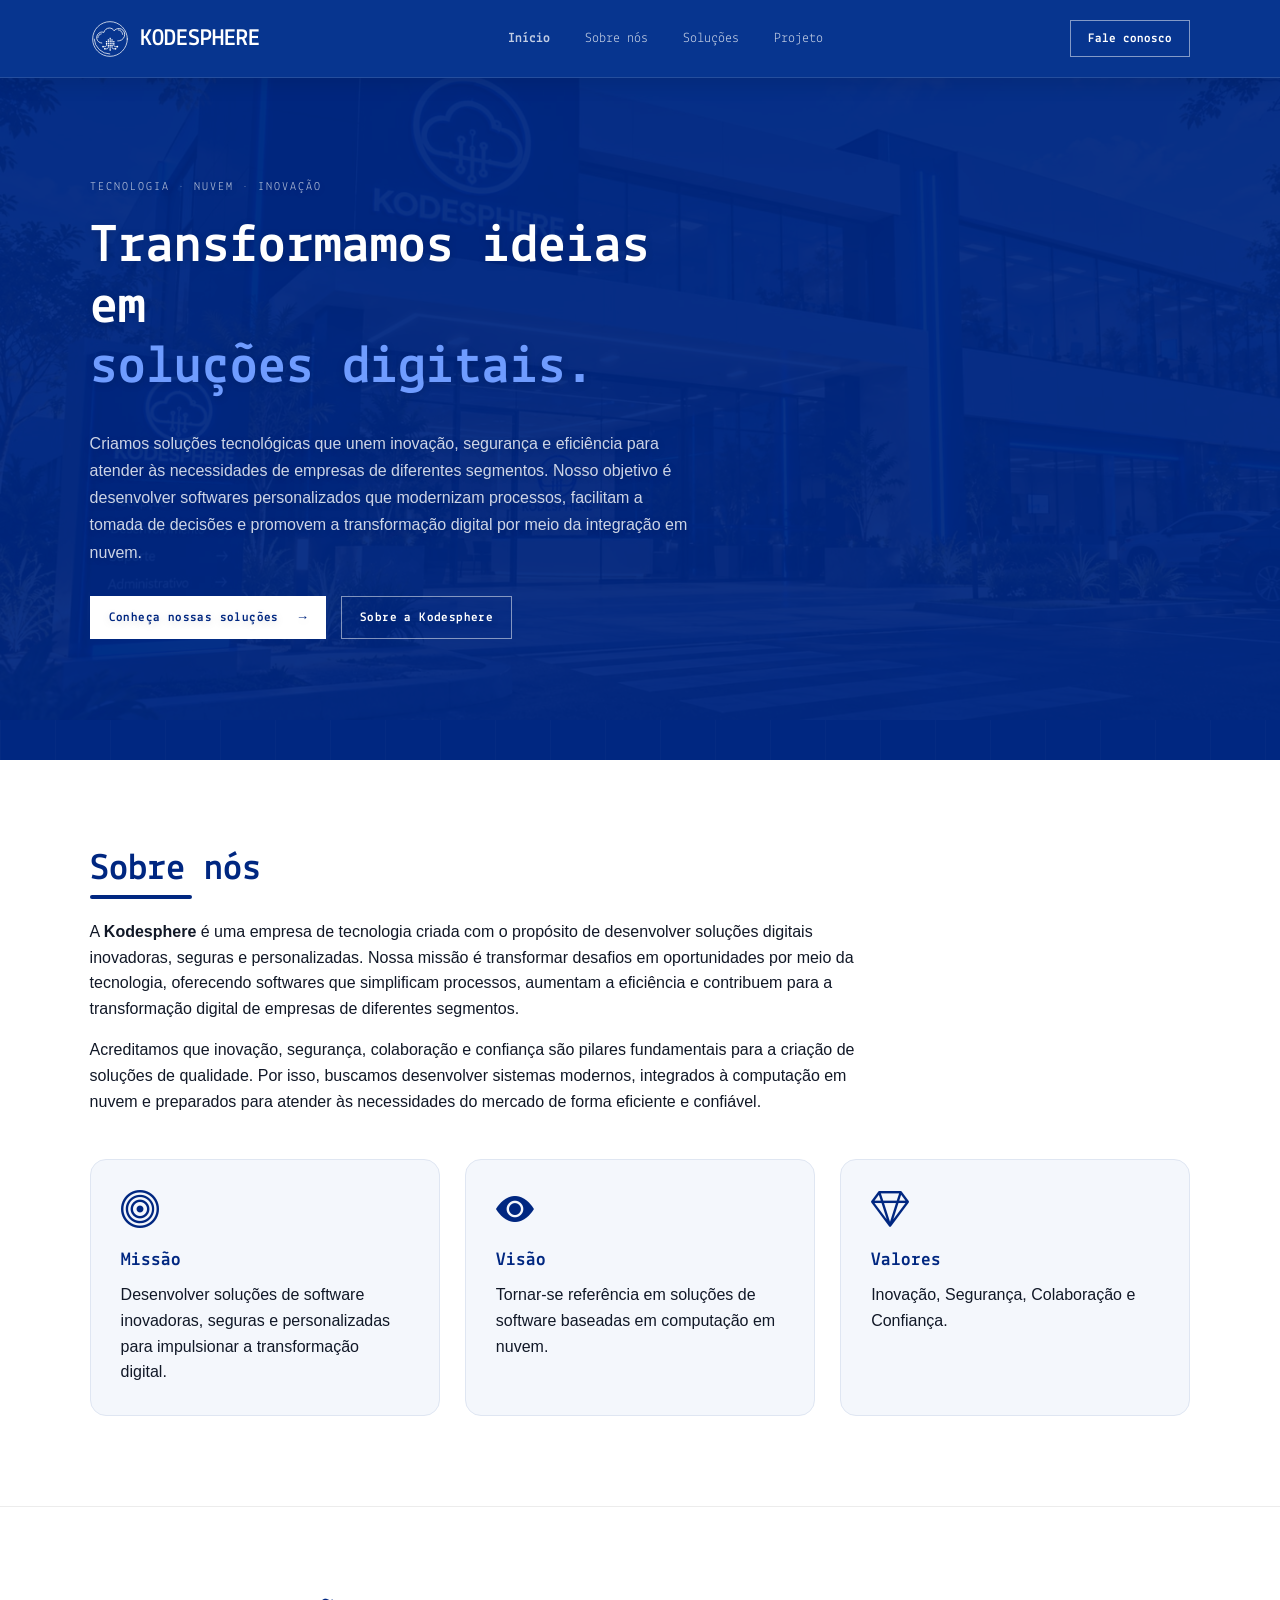
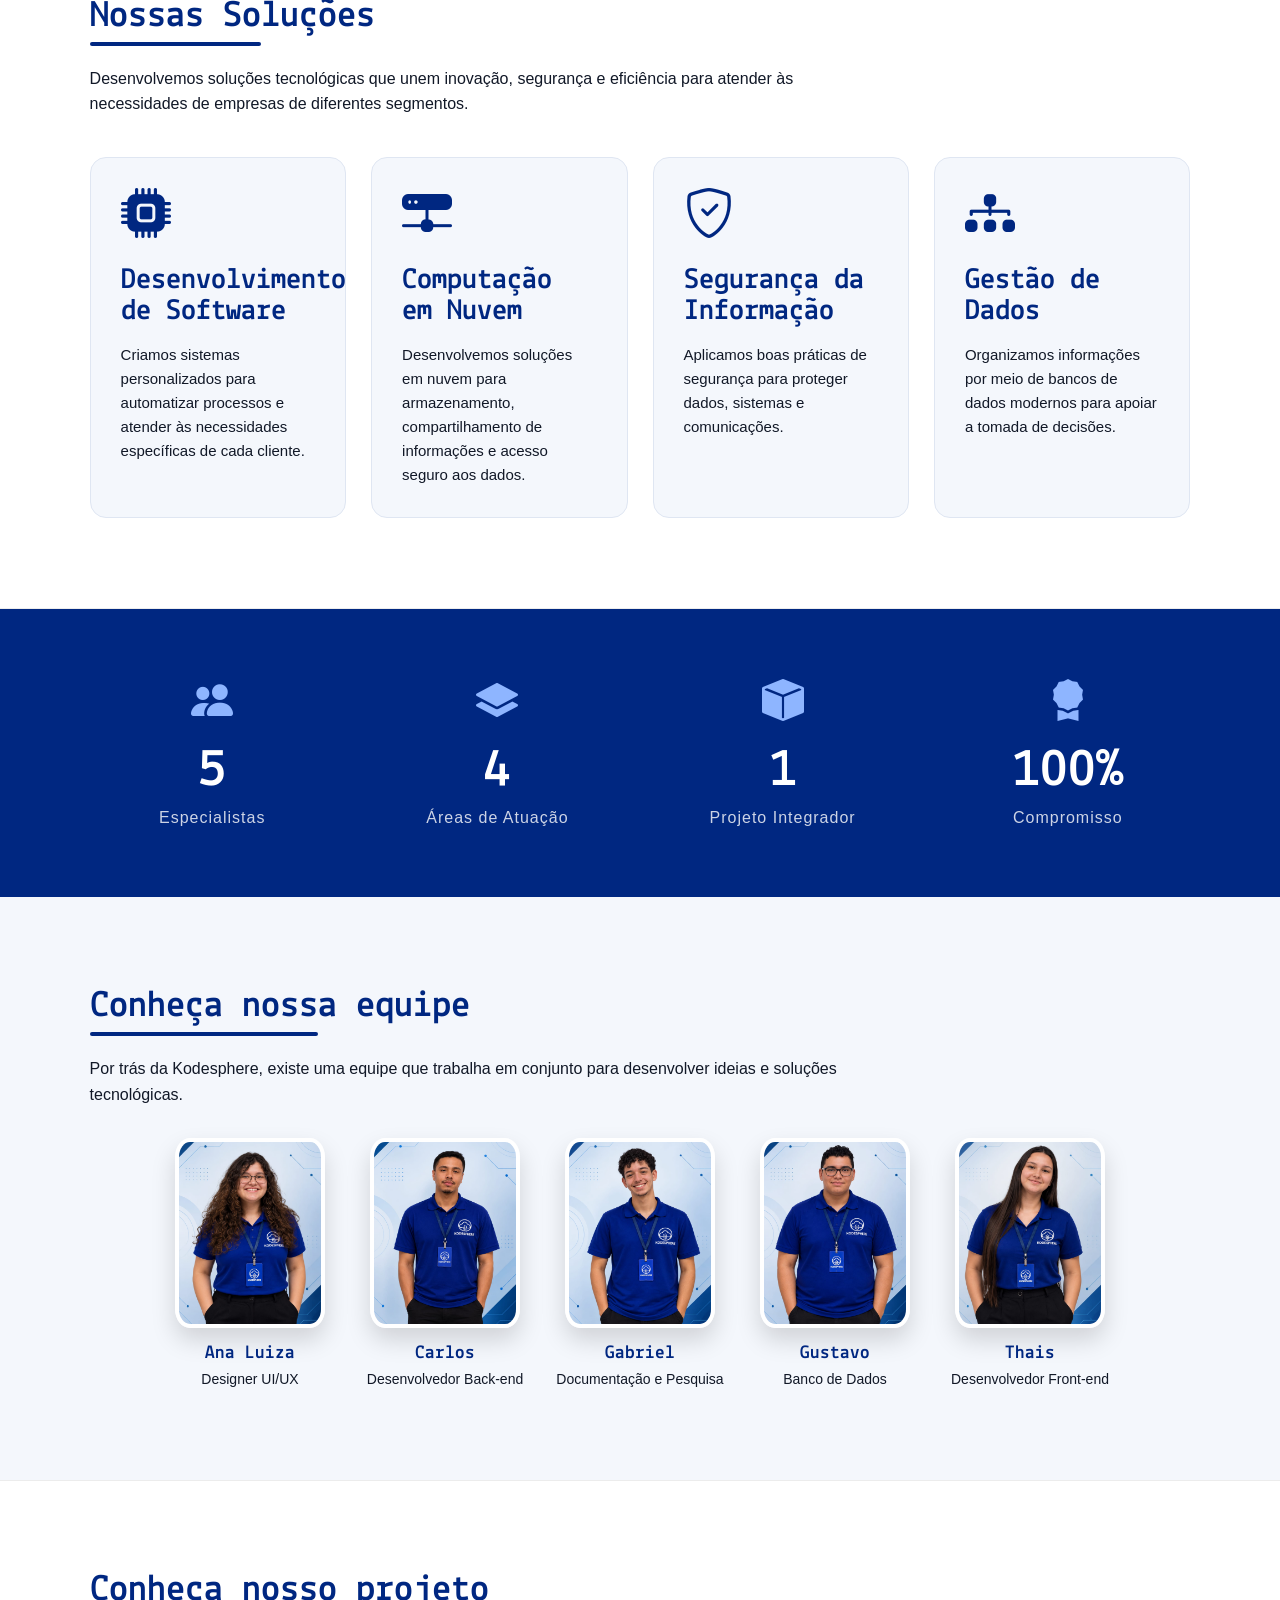
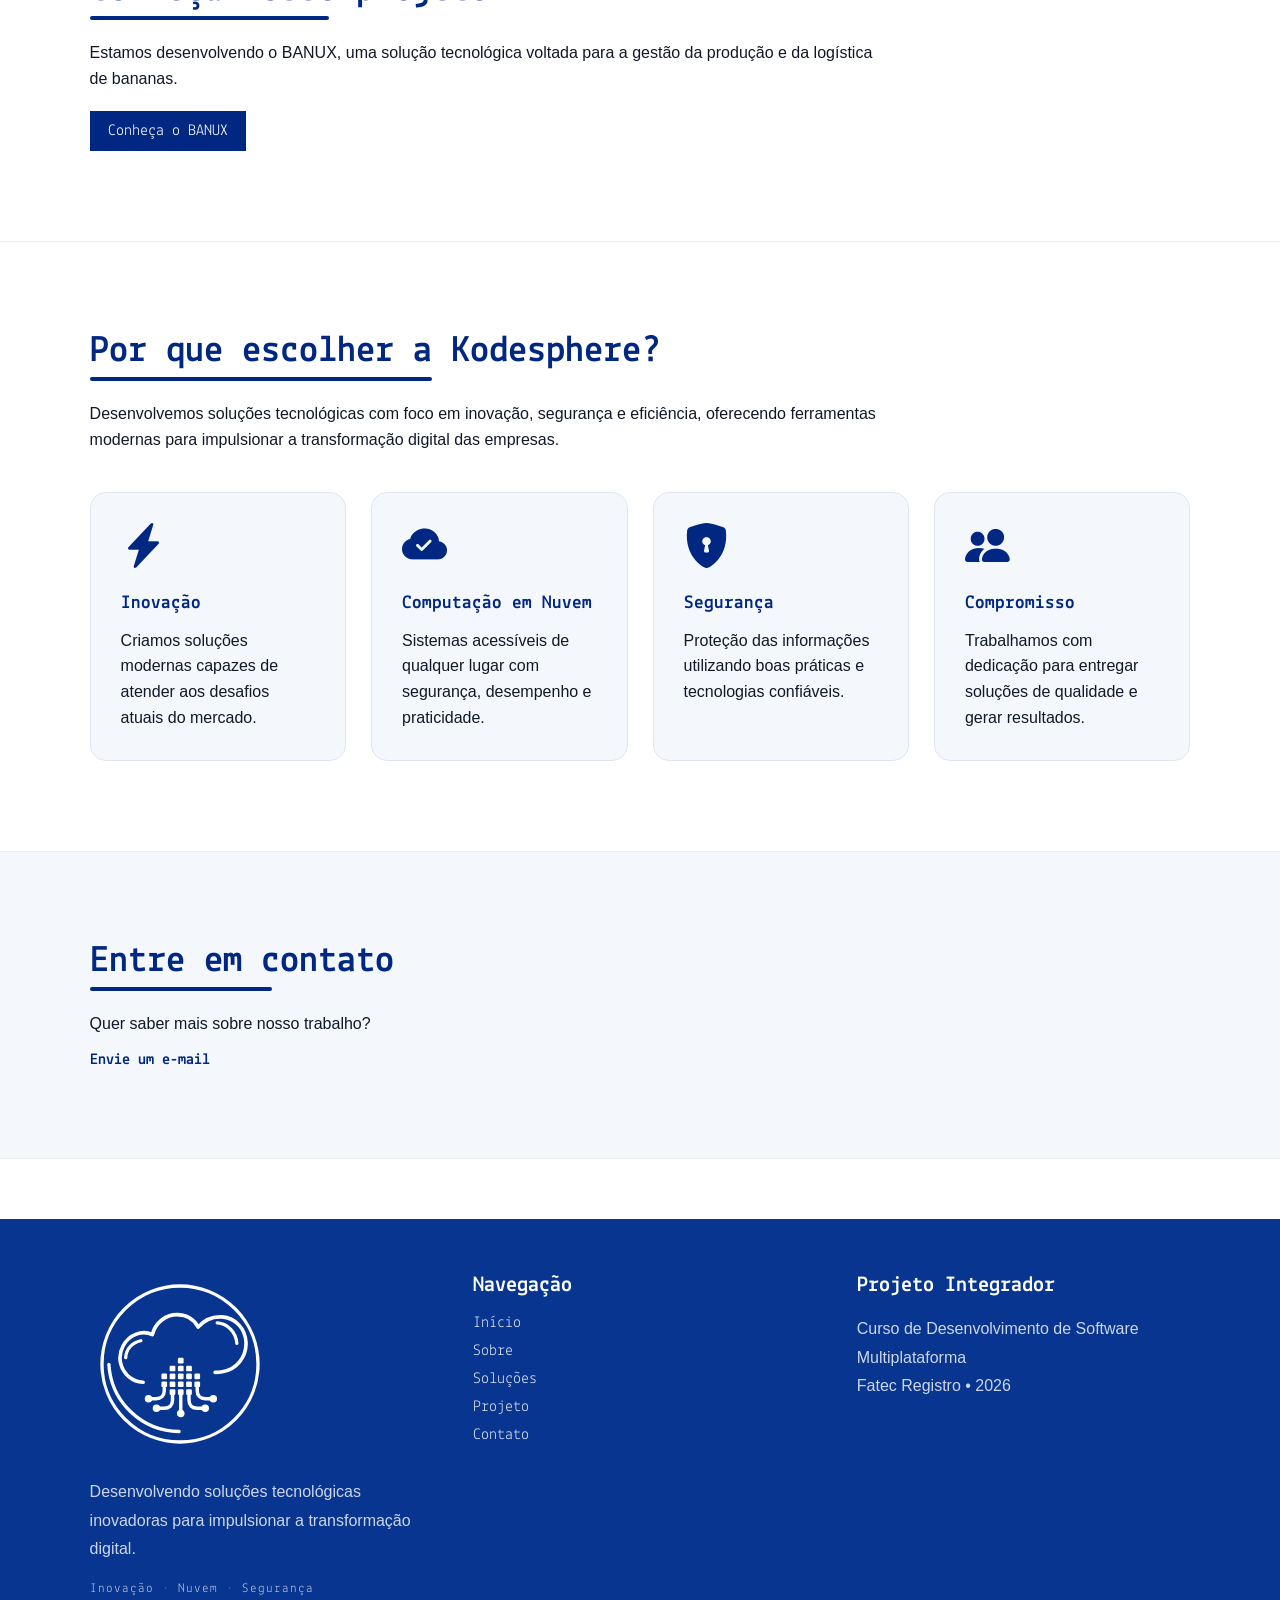
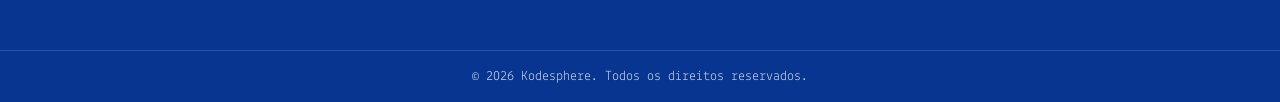
==== index.html @ 0ac43f82 "Hospedagem" ====
<!DOCTYPE html>
<html lang="pt-BR">

<head>
    <meta charset="UTF-8">
    <meta name="viewport" content="width=device-width, initial-scale=1.0">

    <title>Kodesphere | Soluções Digitais</title>

    <link rel="stylesheet" href="style.css">
    <link rel="stylesheet"
        href="https://cdn.jsdelivr.net/npm/bootstrap-icons@1.13.1/font/bootstrap-icons.min.css">
</head>

<body>

    <!-- menu -->

    <header class="header">

        <a href="#inicio" class="logo">
            <img src="./midias/logo_khodesphere_nitida.svg" alt=""> 
            <strong>KODESPHERE</strong>
        </a>

        <nav class="menu">
            <a href="#inicio">Início</a>
            <a href="#sobre">Sobre nós</a>
            <a href="#solucoes">Soluções</a>
            <a href="#banux">Projeto</a>
        </nav>

        <a href="#contato" class="botao-menu">
            <strong>Fale conosco</strong>
        </a>

    </header>

    <!-- inicio -->

    <main>
        <section id="inicio" class="inicio">
            <div class="grade">
                <img src="./midias/fachada-kodesphere.jpeg" alt="" class="img_fachada">
            </div>
            <div class="inicio-conteudo">
                <p class="subtitulo">
                    TECNOLOGIA • NUVEM • INOVAÇÃO
                </p>
                <h1>
                    Transformamos ideias em <br>
                    <span>soluções digitais.</span>
                </h1>
                <p class="descricao">
                    Criamos soluções tecnológicas que unem inovação, segurança e eficiência para atender às necessidades de empresas de diferentes segmentos. Nosso objetivo é desenvolver softwares personalizados que modernizam processos, facilitam a tomada de decisões e promovem a transformação digital por meio da integração em nuvem.
                </p>
                <div class="botoes">
                    <a href="#solucoes" class="botao principal">
                        Conheça nossas soluções
                        <span>→</span>
                    </a>
                    <a href="#sobre" class="botao secundario">
                        Sobre a Kodesphere
                    </a>
                </div>
    </div>
            


            <!-- card -->
<!-- 
            <div class="visual">

                <div class="circulo circulo-1"></div>
                <div class="circulo circulo-2"></div>

                <div class="card-codigo">

                    <div class="bolinhas">
                        <span></span>
                        <span></span>
                        <span></span>
                    </div>

                    <div class="linha linha-grande"></div>
                    <div class="linha linha-media"></div>
                    <div class="linha linha-pequena"></div>

                </div>

            </div> -->

        </section>

        <section id="sobre" class="secao">

            <h2>Sobre nós</h2>

            <p>
                A <strong>Kodesphere</strong> é uma empresa de tecnologia criada com o propósito de desenvolver soluções digitais inovadoras, seguras e personalizadas. Nossa missão é transformar desafios em oportunidades por meio da tecnologia, oferecendo softwares que simplificam processos, aumentam a eficiência e contribuem para a transformação digital de empresas de diferentes segmentos.
            </p>

            <br>

            <p>
                Acreditamos que inovação, segurança, colaboração e confiança são pilares fundamentais para a criação de soluções de qualidade. Por isso, buscamos desenvolver sistemas modernos, integrados à computação em nuvem e preparados para atender às necessidades do mercado de forma eficiente e confiável.
            </p>

            <div class="sobre-cards">

            <div class="sobre-card">

                <i class="bi bi-bullseye"></i>

                <h3>Missão</h3>

                <p>
                    Desenvolver soluções de software inovadoras, seguras e personalizadas para impulsionar a transformação digital.
                </p>

            </div>

            <div class="sobre-card">

                <i class="bi bi-eye-fill"></i>

                <h3>Visão</h3>

                <p>
            Tornar-se referência em soluções de software baseadas em computação em nuvem.
                </p>

            </div>

            <div class="sobre-card">

                <i class="bi bi-gem"></i>

                <h3>Valores</h3>

                <p>
                    Inovação, Segurança, Colaboração e Confiança.
                </p>

            </div>

        </div>

        </section>

        <section id="solucoes" class="secao solucoes">

            <h2>Nossas Soluções</h2>

            <p class="texto-solucoes">
                Desenvolvemos soluções tecnológicas que unem inovação, segurança e eficiência para atender às necessidades de empresas de diferentes segmentos.
            </p>

            <div class="cards-solucoes">

            <div class="card-solucao">
                <div class="icone">
                    <i class="bi bi-cpu-fill"></i>
                </div>
                    <h3>Desenvolvimento de Software</h3>

                <p>
                    Criamos sistemas personalizados para automatizar processos e atender às necessidades específicas de cada cliente.
                </p>
            </div>

            <div class="card-solucao">
                <div class="icone">
                    <i class="bi bi-hdd-network-fill"></i>
                </div>

                <h3>Computação em Nuvem</h3>

                <p>
                    Desenvolvemos soluções em nuvem para armazenamento, compartilhamento de informações e acesso seguro aos dados.
                </p>

            </div>

            <div class="card-solucao">

                <div class="icone">
                    <i class="bi bi-shield-check"></i>
                </div>

                    <h3>Segurança da Informação</h3>

                    <p>
                        Aplicamos boas práticas de segurança para proteger dados, sistemas e comunicações.
                    </p>

                </div>

                <div class="card-solucao">

                    <div class="icone">
                        <i class="bi bi-diagram-3-fill"></i>
                    </div>

                    <h3>Gestão de Dados</h3>

                    <p>
                    Organizamos informações por meio de bancos de dados modernos para apoiar a tomada de decisões.
                    </p>

                </div>

            </div>

        </section>

        <section class="estatisticas">

            <div class="item-estatistica">

                <i class="bi bi-people-fill"></i>

                <h2>5</h2>

                <p>Especialistas</p>

            </div>

            <div class="item-estatistica">

                 <i class="bi bi-layers-fill"></i>

                <h2>4</h2>

                <p>Áreas de Atuação</p>

            </div>

            <div class="item-estatistica">

                <i class="bi bi-box-fill"></i>
            
                <h2>1</h2>

                <p>Projeto Integrador</p>

            </div>

            <div class="item-estatistica">

                <i class="bi bi-award-fill"></i>

                <h2>100%</h2>

                <p>Compromisso</p>

            </div>

        </section>

        <section id="equipe" class="secao equipe">
            <h2>Conheça nossa equipe</h2>

            <p class="texto-equipe">
                Por trás da Kodesphere, existe uma equipe
                que trabalha em conjunto para desenvolver
                ideias e soluções tecnológicas.
            </p>

            <div class="fotos-equipe">

                <div class="integrante">
                    <img src="./midias/ana-foto.jpeg" alt="Foto de Ana">
                    <h3>Ana Luiza</h3>
                    <p>Designer UI/UX</p>
                </div>

                <div class="integrante">
                    <img src="./midias/carlos-foto.jpeg" alt="Foto de Carlos">
                    <h3>Carlos</h3>
                    <p>Desenvolvedor Back-end</p>
                </div>

                <div class="integrante">
                    <img src="./midias/gabriel-foto.jpeg" alt="Foto de Gabriel">
                    <h3>Gabriel</h3>
                    <p>Documentação e Pesquisa</p>
                </div>

                <div class="integrante">
                    <img src="./midias/gustavo-foto.jpeg" alt="Foto de Gustavo">
                    <h3>Gustavo</h3>
                    <p>Banco de Dados</p>
                </div>

                <div class="integrante">
                    <img src="./midias/thais-foto.jpeg" alt="Foto de Thais">
                    <h3>Thais</h3>
                    <p>Desenvolvedor Front-end</p>
                </div>

            </div>
        </section>

        <section id="banux" class="secao projeto">
            <h2>Conheça nosso projeto</h2>

            <p>
                Estamos desenvolvendo o BANUX, uma solução
                tecnológica voltada para a gestão da produção
                e da logística de bananas.
            </p>

            <a href="https://aninhaiou.github.io/landing-page-banux/" class="botao-projeto">
                Conheça o BANUX
            </a>
        </section>

        <section class="secao diferenciais">

            <h2>Por que escolher a Kodesphere?</h2>

            <p class="texto-diferenciais">
                Desenvolvemos soluções tecnológicas com foco em inovação, segurança e eficiência, oferecendo ferramentas modernas para impulsionar a transformação digital das empresas.
            </p>

            <div class="cards-diferenciais">

                <div class="card-diferencial">

                    <i class="bi bi-lightning-charge-fill"></i>

                    <h3>Inovação</h3>

                    <p>
                Criamos soluções modernas capazes de atender aos desafios atuais do mercado.
                    </p>

                </div>

                <div class="card-diferencial">

                    <i class="bi bi-cloud-check-fill"></i>

                    <h3>Computação em Nuvem</h3>

                    <p>
                        Sistemas acessíveis de qualquer lugar com segurança, desempenho e praticidade.
                    </p>

                </div>

                <div class="card-diferencial">

                    <i class="bi bi-shield-lock-fill"></i>

                    <h3>Segurança</h3>

                    <p>
                        Proteção das informações utilizando boas práticas e tecnologias confiáveis.
                    </p>

                </div>

                <div class="card-diferencial">

                    <i class="bi bi-people-fill"></i>

                    <h3>Compromisso</h3>

                    <p>
                        Trabalhamos com dedicação para entregar soluções de qualidade e gerar resultados.
                    </p>

                </div>

            </div>

        </section>

        <section id="contato" class="secao contato">
            <h2>Entre em contato</h2>

            <p>Quer saber mais sobre nosso trabalho?</p>

            <a href="mailto:contato@kodesphere.com">
                Envie um e-mail
            </a>
        </section>
    </main>

    <footer class="footer">

        <div class="footer-container">

            <div class="footer-coluna">

                <img src="./midias/logo_khodesphere_nitida.svg"
                    alt="Logo Kodesphere"
                    class="footer-logo">    

                <p>
                    Desenvolvendo soluções tecnológicas inovadoras para impulsionar a transformação digital.
                </p>

                <small>
                    Inovação • Nuvem • Segurança
                </small>

            </div>

        <div class="footer-coluna">

                <h3>Navegação</h3>

                <a href="#inicio">Início</a>
                <a href="#sobre">Sobre</a>
                <a href="#solucoes">Soluções</a>
                <a href="#banux">Projeto</a>
                <a href="#contato">Contato</a>

            </div>

            <div class="footer-coluna">

                <h3>Projeto Integrador</h3>

                <p>
                    Curso de Desenvolvimento de Software Multiplataforma
                </p>

                <p>
                    Fatec Registro • 2026
                </p>

            </div>

        </div>

        <div class="footer-bottom">

            © 2026 Kodesphere. Todos os direitos reservados.

        </div>

    </footer>

</body>

</html>
---- style.css ----
@import url('https://fonts.googleapis.com/css2?family=Lekton:wght@400;700&display=swap');

:root {
    --azul: #002781;
    --azul-escuro: #00154d;
    --branco: #ffffff;
    --cinza-claro: #f4f7fc;
    --cinza: #65718a;
    --texto: #111827;
    --linha: #dfe6f2;
}

* {
    margin: 0;
    padding: 0;
    box-sizing: border-box;
}

html {
    scroll-behavior: smooth;
}

body {
    font-family: 'Lekton', 'Courier New', monospace;
    color: var(--texto);
    background: var(--branco);
}

a {
    text-decoration: none;
    color: inherit;
}

/* cabeçalho */

.header {
    height: 78px;
    padding: 0 7%;
    display: flex;
    align-items: center;
    justify-content: space-between;
    background-color: #07358f;
    position: absolute;
    top: 0;
    left: 0;
    right: 0;
    z-index: 100;
    color: white;
    border-bottom: 1px solid
      rgba(255, 255, 255, 0.12);
    box-shadow:0 6px 18px rgba(0,0,0,.10);
    position: fixed;
    top: 0;
    left: 0;
    width: 100%;
    z-index: 1000;
}

.logo-container {
  display: flex;
  justify-content: center; 
  align-items: center; 
  height: 60px; 
  background-color: #003366; 
}

.logo {
  display: flex;
  align-items: center;
  gap: 10px; /* espaço entre o logo e a palavra */
}

.logo img {
  height: 40px; /* altura da logo, ajuste conforme necessário */
}

.logo img{

    transition:.35s;

}

.logo:hover img{

    transform:scale(1.08);

}

.logo strong {
  color: white;
  font-weight: bold;
  font-size: 24px; /* ajuste para o tamanho desejado */
  line-height: 1;
}

.menu {
    display: flex;
    gap: 35px;
    font-size: 14px;
}

.menu a {
    opacity: 0.75;
    transition: 0.3s;
}

.menu a{

    position:relative;

}

.menu a::after{

    content:"";

    position:absolute;

    left:0;
    bottom:-5px;

    width:0;

    height:2px;

    background:white;

    transition:.35s;

}

.menu a:hover::after{

    width:100%;

}

.menu a:hover {
    opacity: 1;
}

.botao-menu {
    padding: 11px 17px;
    border: 1px solid
    rgba(255, 255, 255, 0.5);
    font-size: 13px;
    transition: 0.3s;
}

.botao-menu:hover {
    background: white;
    color: #07358f;
}

/* inicio */

.inicio {
    min-height: 760px;
    padding: 160px 7% 100px;
    display: grid;
    grid-template-columns:
        1.1fr 0.9fr;
    align-items: center;
    position: relative;
    overflow: hidden;
    background: var(--azul);
    color: white;
}


.grade {
    position: absolute;
    inset: 0;
    opacity: 0.05;
    background-image:
        linear-gradient(
            rgba(255,255,255,0.4) 1px,
            transparent 1px
        ),
        linear-gradient(
            90deg,
            rgba(255,255,255,0.4) 1px,
            transparent 1px
        );
    background-size: 55px 55px;
}

.img_fachada {
     background-size: cover;
    background-position: center;
    background-repeat: no-repeat;
    width: 100%;
    min-height: 665px;
}

/* conteudo */

.inicio-conteudo {
    position: relative;
    z-index: 2;
    text-shadow: 0 2px 8px rgba(0,0,0,.15);
}

.subtitulo {
    font-size: 12px;
    letter-spacing: 2px;
    margin-bottom: 25px;
    opacity: 0.7;
}

.inicio h1 {
    font-size: 55px;
    line-height: 1.1;
}

.inicio h1 span {
    color: #6f9cff;
}

.descricao {
    max-width: 620px;
    margin: 30px 0;
    font-family: Arial, sans-serif;
    line-height: 1.7;
    opacity: 0.8;
}

/* botoes */

.botoes {
    display: flex;
    gap: 15px;
    flex-wrap: wrap;
}

.botao {
    display: inline-flex;
    align-items: center;
    gap: 20px;
    padding: 13px 18px;
    border: 1px solid
    rgba(255,255,255,0.5);
    font-size: 13px;
    transition: 0.3s;
    font-weight:600;
    letter-spacing:.4px;
}

.botao.principal {
    background: white;
    color: var(--azul);
    border-color: white;
    font-weight: bold;
}

.botao:hover{

    transform:
    translateY(-4px);
    transition:
        .35s;
}

.botao.principal:hover{

    box-shadow:
        0 12px 25px rgba(255,255,255,.35);

}

.botao.secundario:hover{

    border-color:white;

}

.botao.secundario:hover {
    background: rgba(255,255,255,0.1);
}

.visual {
    height: 420px;
    display: grid;
    place-items: center;
    position: relative;
}

.circulo {
    position: absolute;
    border: 1px solid
    rgba(255,255,255,0.2);
    border-radius: 50%;
}

.circulo-1 {
    width: 390px;
    height: 390px;
}

.circulo-2 {
    width: 510px;
    height: 510px;
}

/* card código */

.card-codigo {
    width: 360px;
    padding: 28px;
    background:
    rgba(0,21,77,0.85);
    border: 1px solid
    rgba(255,255,255,0.2);
    backdrop-filter: blur(10px);
    box-shadow:
        20px 25px 60px
        rgba(0,0,0,0.25);
    position: relative;
    z-index: 3;
}

.bolinhas {
    display: flex;
    gap: 6px;
    margin-bottom: 45px;
}

.bolinhas span {
    width: 7px;
    height: 7px;
    border-radius: 50%;
    background: white;
    opacity: 0.5;
}

.card-codigo p {
    font-size: 24px;
}

.card-codigo small {
    opacity: 0.5;
}

.linha {
    height: 5px;
    background: #3d6ed1;
    margin-top: 28px;
    opacity: 0.7;
}

.linha-grande {
    width: 85%;
}

.linha-media {
    width: 60%;
}

.linha-pequena {
    width: 35%;
}


/* SEÇÕES */

.secao{

    padding:90px 7%;
    border-bottom:1px solid #ececec;
    animation:fadeUp .8s ease;

}

@keyframes fadeUp{

    from{

        opacity:0;

        transform:translateY(30px);

    }

    to{

        opacity:1;

        transform:translateY(0);

    }

}

.secao h2 {
    color: #002781;
    font-size: 38px;
    margin-bottom: 20px;

    position:relative;

    display:inline-block;

    padding-bottom:10px;

}

.secao h2::after{

    content:"";

    position:absolute;

    left:0;
    bottom:0;

    width:60%;

    height:4px;

    background:#002781;

    border-radius:10px;

}

.secao p {
    font-family: Arial, sans-serif;
    line-height: 1.6;
    max-width: 800px;
}


/* EQUIPE */

.equipe {
    background-color: #f4f7fc;
}

.texto-equipe {
    margin-bottom: 30px;
}

.fotos-equipe {
    display: flex;
    flex-wrap: wrap;
    gap: 25px;
    margin-top: 30px;
    justify-content: center;
}

.integrante {
    width: 170px;
    text-align: center;
}

.integrante img{

    width:150px;
    height:190px;

    object-fit:cover;

    border-radius:10%;

    transition:.35s;

    border:4px solid white;

    box-shadow:0 12px 25px rgba(0,0,0,.15);
}

.integrante:hover img{

    transform:scale(1.05);

    box-shadow:
        0 15px 30px rgba(0,0,0,.18);

}

.integrante h3 {
    margin-top: 12px;
    color: #002781;
}

.integrante p {
    margin-top: 5px;
    font-size: 14px;
}


/* PROJETO */

.projeto {
    background-color: #fff;
}

.botao-projeto {
    display: inline-block;
    margin-top: 20px;
    padding: 12px 18px;
    background-color: #002781;
    color: white;
    text-decoration: none;
}

.botao-projeto{

    transition:.35s;

}

.botao-projeto:hover{

    transform:translateY(-4px);

    box-shadow:
        0 12px 30px rgba(0,39,129,.3);

}

.botao-projeto:hover {
    background-color: #21499b;
}

/* SOLUÇÕES */

.solucoes{
    background:#ffffff;
}

.texto-solucoes{
    margin-bottom:40px;
}

.cards-solucoes{
    display:grid;
    grid-template-columns:repeat(auto-fit,minmax(240px,1fr));
    gap:25px;
    margin-top:30px;
}

.card-solucao{

    background:#f4f7fc;
    border:1px solid #dfe6f2;
    border-radius:16px;
    padding:30px;

    transition:
        transform .35s ease,
        box-shadow .35s ease,
        border-color .35s ease;

}

.card-solucao:hover{

    transform:translateY(-10px);

    box-shadow:
        0 20px 35px rgba(0,0,0,.12);

    border-color:#4d79ff;

}

.icone{

    font-size:50px;

    color:#002781;

    margin-bottom:20px;

    transition:.35s;

}

.card-solucao:hover .icone{

    transform:scale(1.15);

    color:#4d79ff;

}

.card-solucao h3{
    color:#002781;
    margin-bottom:16px;
    font-size:30px;
}

.card-solucao p{
    line-height:1.6;
    font-size:15px;
}

/* CONTATO */

.contato {
    background-color: #f4f7fc;
}

.contato a {
    display: inline-block;
    margin-top: 15px;
    color: #002781;
    font-weight: bold;
}

/*  FOOTER  */

.footer{

    background:#07358f;
    color:white;
    margin-top:60px;

}

.footer-container{

    width:86%;
    margin:auto;

    padding:55px 0;

    display:grid;

    grid-template-columns:repeat(auto-fit,minmax(240px,1fr));

    gap:50px;

}

.footer-coluna h3{

    margin-bottom:18px;

    font-size:22px;

}

.footer-logo{

    width:180px;
    margin-bottom:20px;

}

.footer-coluna small{

    display:block;
    margin-top:18px;
    color:rgba(255,255,255,.7);
    letter-spacing:1px;

}

.footer-coluna p{

    line-height:1.8;

    color:rgba(255,255,255,.8);

    font-family:Arial, sans-serif;

}

.footer-coluna a{

    display:block;

    margin-bottom:12px;

    color:rgba(255,255,255,.85);

    transition:.3s;

}

.footer-coluna a:hover{

    color:white;

    padding-left:8px;

}

.footer-bottom{

    text-align:center;

    border-top:1px solid rgba(255,255,255,.15);

    padding:18px;

    font-size:14px;

    color:rgba(255,255,255,.75);

}

/* MENU ATIVO COM CSS */

.menu a {
    font-weight: normal;
}

body:not(:has(main section:target))
.menu a[href="#inicio"],
body:has(#inicio:target)
.menu a[href="#inicio"],
body:has(#sobre:target)
.menu a[href="#sobre"],
body:has(#solucoes:target)
.menu a[href="#solucoes"],
body:has(#valores:target)
.menu a[href="#valores"] {
    font-weight: bold;
}


/* TELAS MENORES */

@media (max-width: 700px) {
    .fotos-equipe {
        justify-content: center;
    }

    .integrante {
        width: 140px;
    }

    .integrante img {
        width: 120px;
        height: 120px;
    }

    .secao h2 {
        font-size: 28px;
    }
}

/* ESTATÍSTICAS */

.estatisticas{

    background:#002781;

    color:white;

    padding:70px 7%;

    display:grid;

    grid-template-columns:repeat(auto-fit,minmax(180px,1fr));

    gap:40px;

    text-align:center;

}

.item-estatistica{

    transition:.35s;

}

.item-estatistica:hover{

    transform:translateY(-8px);

}

.item-estatistica h2{

    font-size:55px;

    margin-bottom:10px;

    color:white;

}

.item-estatistica p{

    font-family:Arial,sans-serif;

    opacity:.8;

    letter-spacing:1px;

}

.item-estatistica i{

    display:block;

    font-size:42px;

    color:#8eb5ff;

    margin-bottom:18px;

}

/* SOBRE */

.sobre-cards{

    display:grid;

    grid-template-columns:repeat(auto-fit,minmax(260px,1fr));

    gap:25px;

    margin-top:45px;

}

.sobre-card{

    background:#f4f7fc;

    border:1px solid #dfe6f2;

    border-radius:16px;

    padding:30px;

    transition:.35s;

}

.sobre-card:hover{

    transform:translateY(-8px);

    box-shadow:0 15px 30px rgba(0,0,0,.08);

}

.sobre-card i{

    font-size:38px;

    color:#002781;

    margin-bottom:18px;

    display:block;

}

.sobre-card h3{

    margin-bottom:12px;

    color:#002781;

}

/* DIFERENCIAIS */

.diferenciais{

    background:#ffffff;

}

.texto-diferenciais{

    margin-bottom:40px;

}

.cards-diferenciais{

    display:grid;

    grid-template-columns:repeat(auto-fit,minmax(250px,1fr));

    gap:25px;

    margin-top:35px;

}

.card-diferencial{

    background:var(--cinza-claro);

    border:1px solid var(--linha);

    border-radius:16px;

    padding:30px;

    transition:.35s;

}

.card-diferencial:hover{

    transform:translateY(-8px);

    box-shadow:0 18px 35px rgba(0,0,0,.10);

    border-color:#4d79ff;

}

.card-diferencial i{

    font-size:45px;

    color:var(--azul);

    margin-bottom:20px;

    display:block;

    transition:.35s;

}

.card-diferencial:hover i{

    transform:scale(1.15);

    color:#4d79ff;

}

.card-diferencial h3{

    margin-bottom:15px;

    color:var(--azul);

}

.card-diferencial p{

    line-height:1.6;

}

.solucoes {
    scroll-margin-top: 190px;    
}

.sobre {
    scroll-margin-top: 250px;
}

.projeto {
    scroll-margin-top: 160px;
}


@media (max-width: 768px) {
    .header {
        height: auto;
        flex-direction: column;
        justify-content: center;    
        gap: 10px;                  
        padding: 12px 10px;
    }

    .menu {
        display: flex;
        flex-direction: row;
        flex-wrap: wrap;
        justify-content: center;
        align-items: center;
        gap: 12px;
        width: 100%;
    }

    .botao-menu {
        padding: 5px 10px;
        font-size: 12px;
        margin: 0;
    }

    .inicio {
        padding-top: 180px !important;
    }

    .sobre {
    scroll-margin-top: 300px;
    }

    .solucoes {
    scroll-margin-top: 160px;    
    }

    .contato {
        scroll-margin-top: 110px;
    }

    .fotos-equipe {
        display: flex;
        flex-wrap: wrap;
        justify-content: center;        
        gap: 15px;                      
        width: 100%;                    
        padding: 0 10px;                     
        margin-top: 25px;
    }

    .integrante {
        width: calc(50% - 8px);         
        text-align: center;
    }

    .integrante img {
        width: 100%;                    
        height: auto;                   
        object-fit: contain;            
        border-radius: 10%;
    }
}
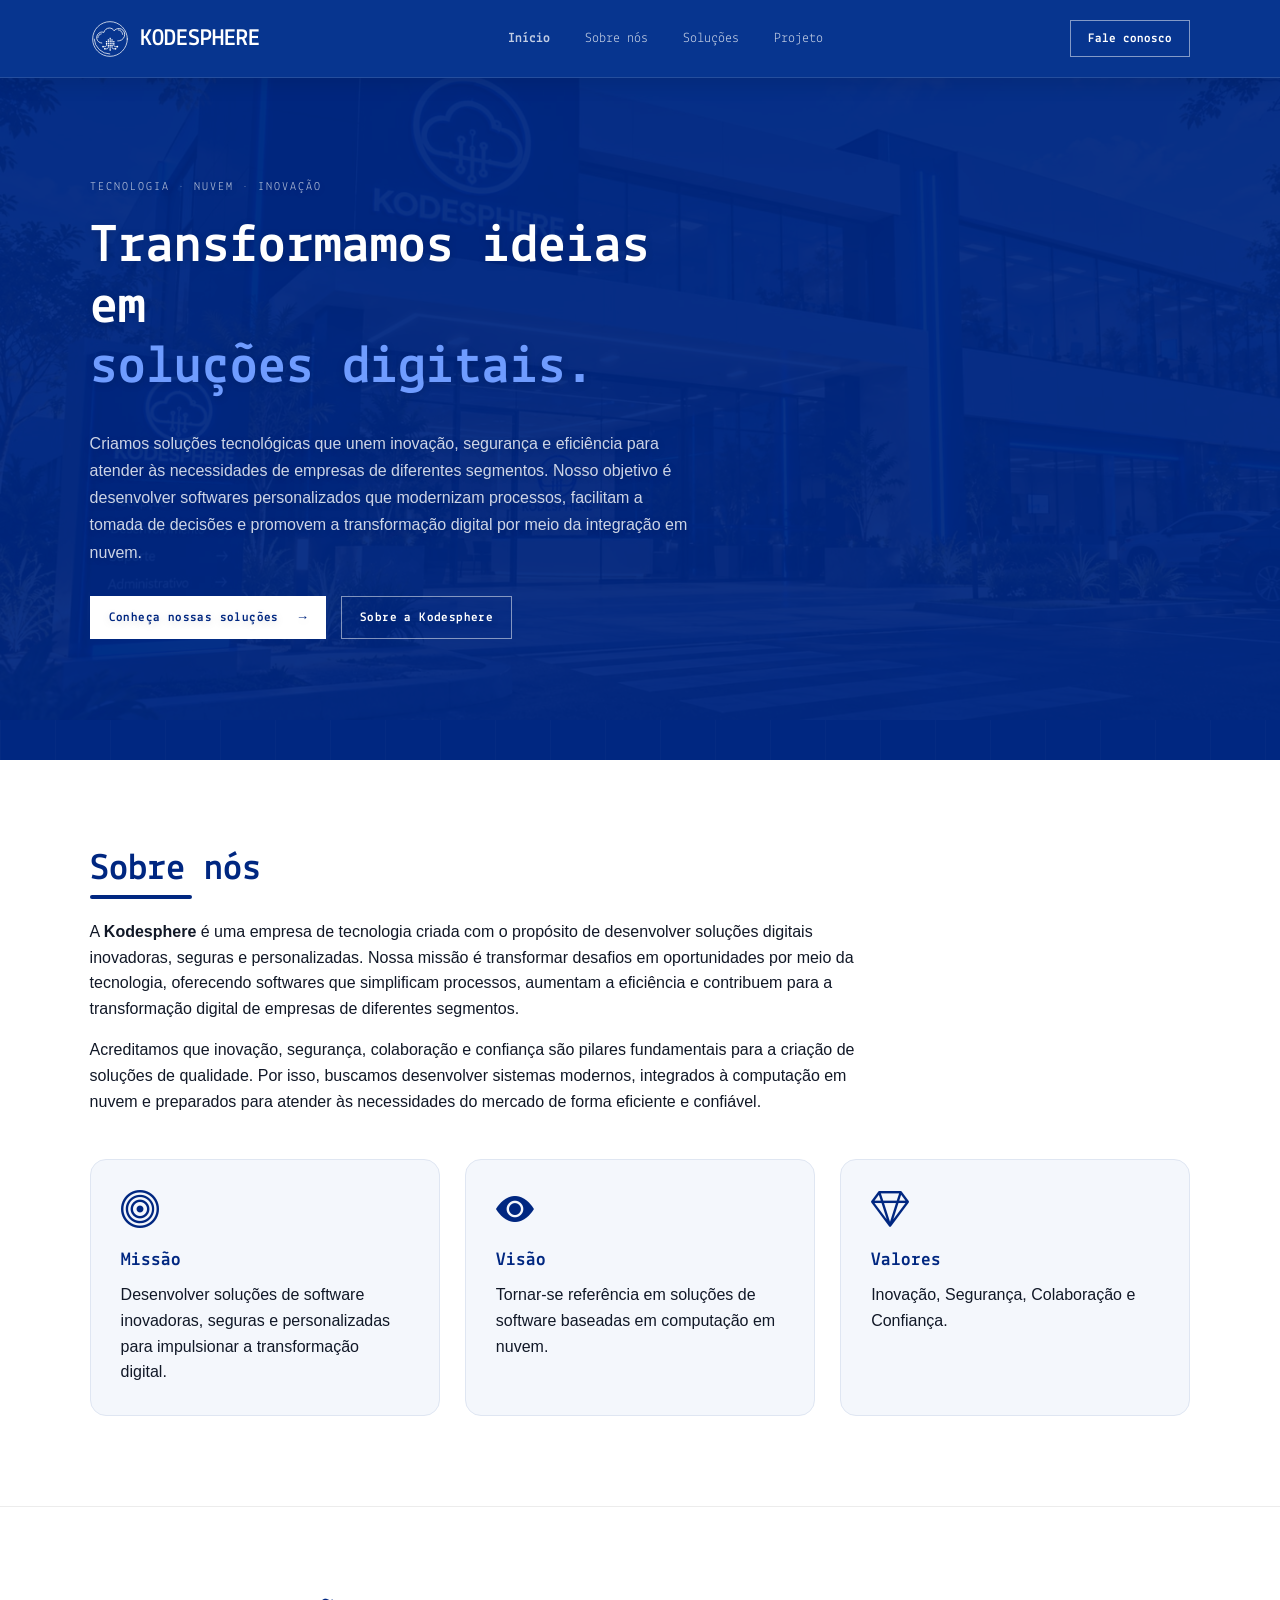
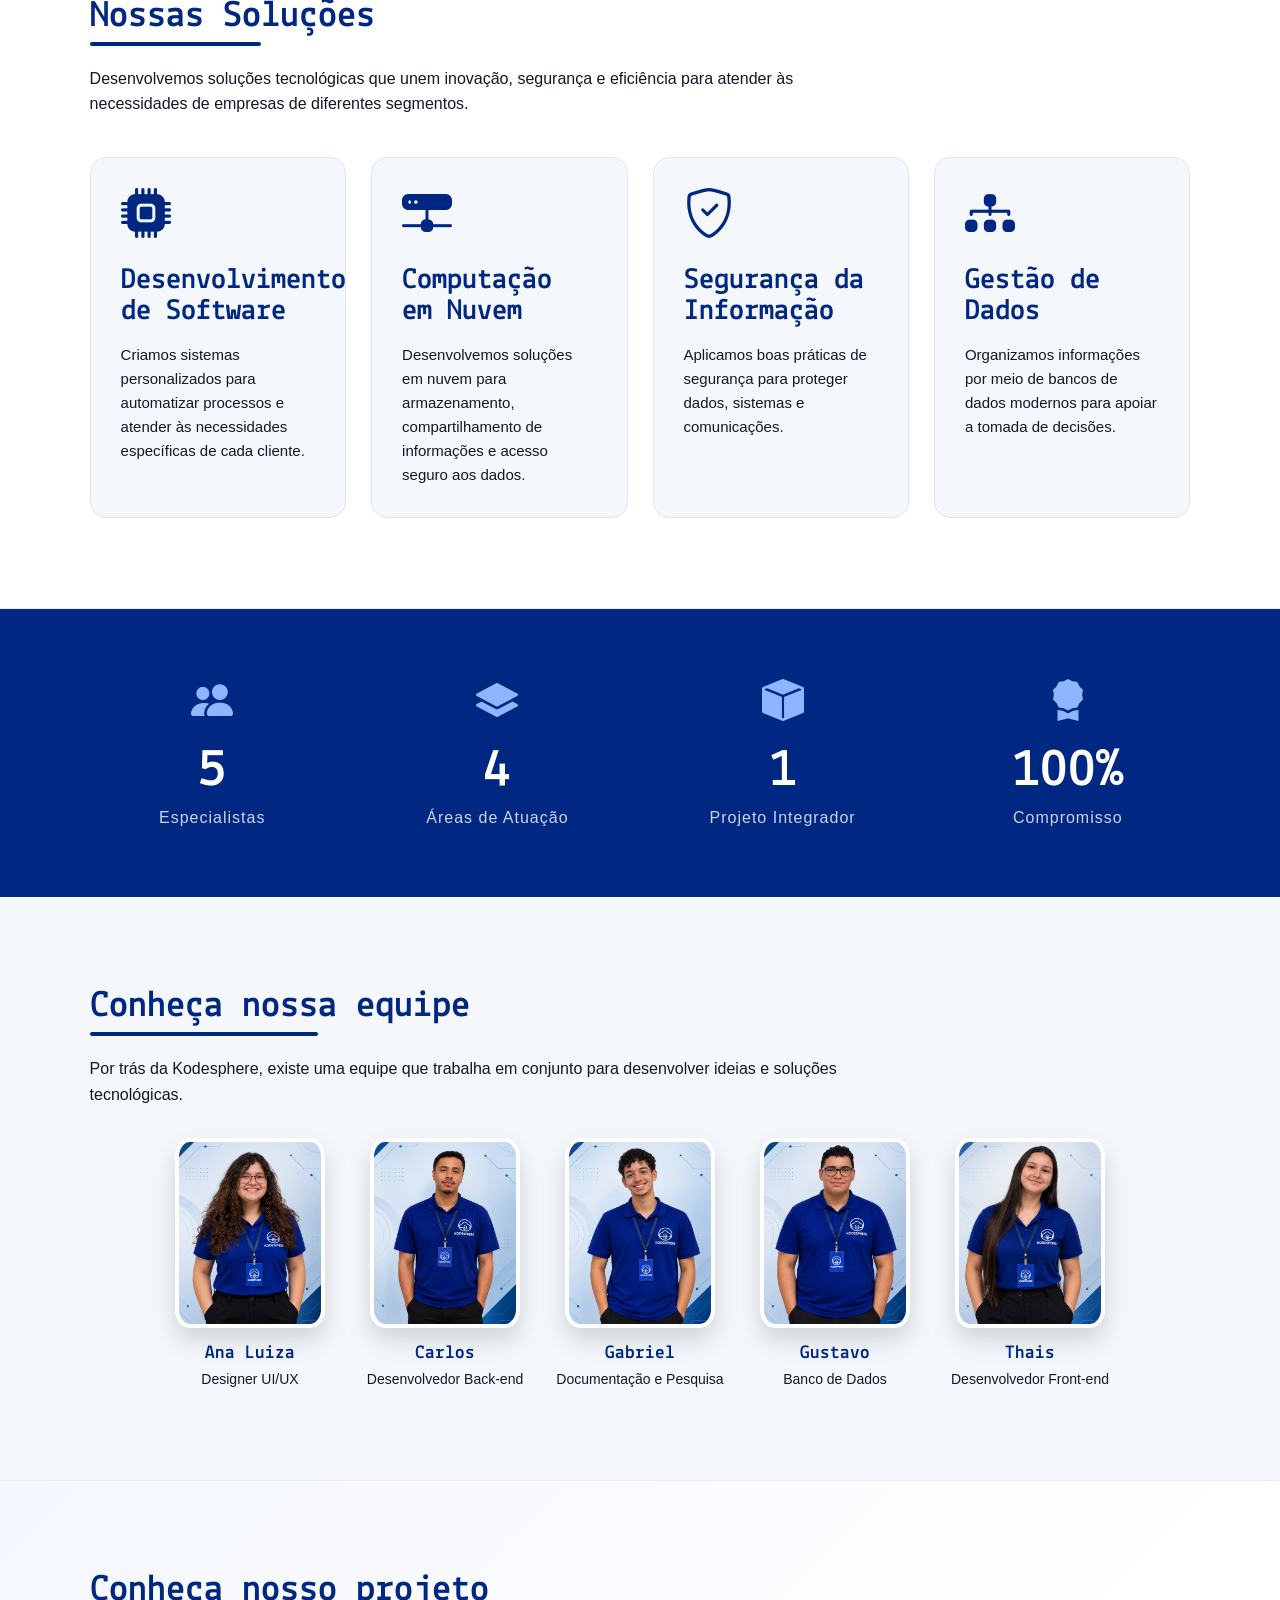
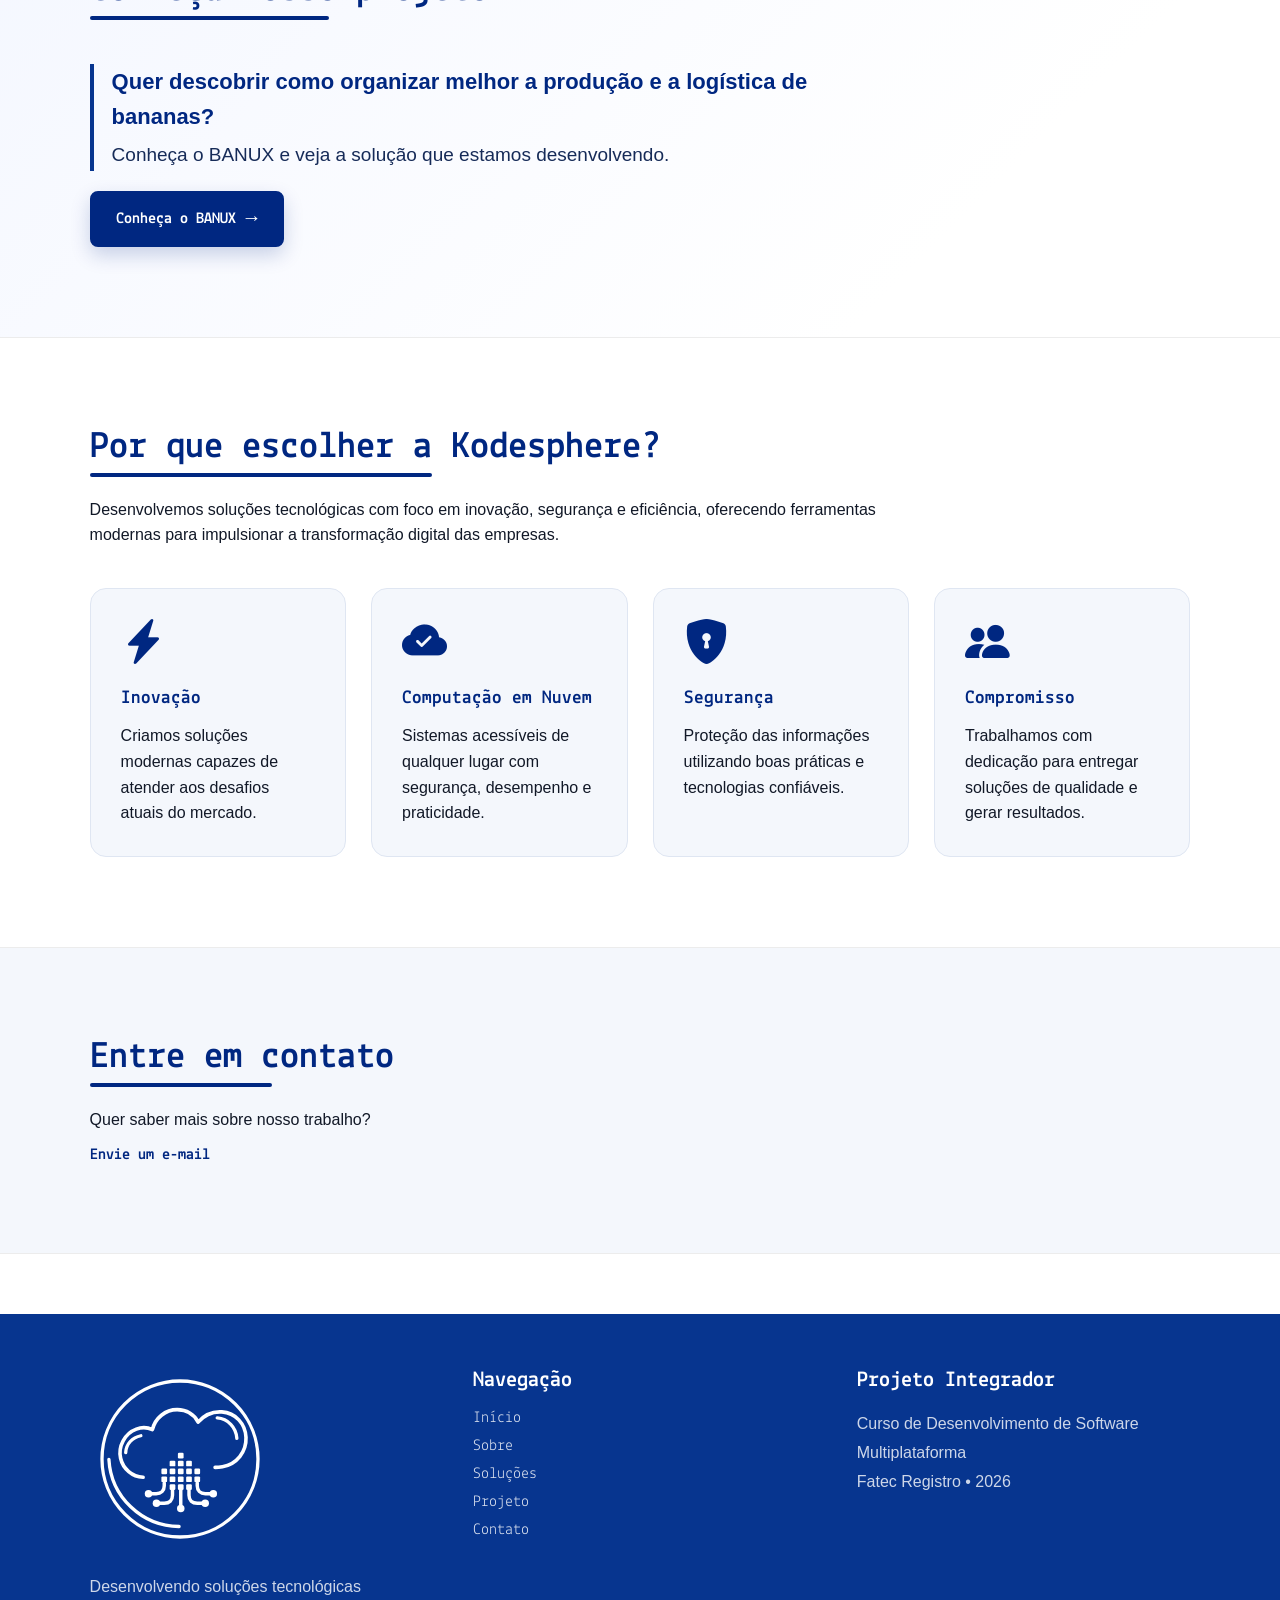
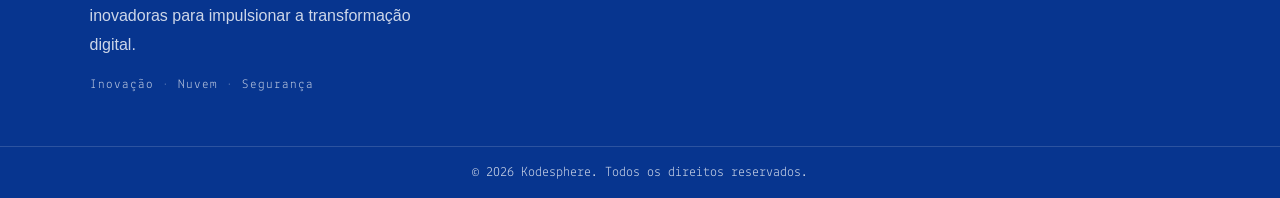
==== commit 55209c61: "Hospedagem" ====
--- a/index.html
+++ b/index.html
@@ -305,13 +305,12 @@
         <section id="banux" class="secao projeto">
             <h2>Conheça nosso projeto</h2>
 
-            <p>
-                Estamos desenvolvendo o BANUX, uma solução
-                tecnológica voltada para a gestão da produção
-                e da logística de bananas.
-            </p>
-
-            <a href="https://aninhaiou.github.io/landing-page-banux/" class="botao-projeto">
+            <p class="chamada-projeto">
+                <strong>Quer descobrir como organizar melhor a produção e a logística de bananas?</strong>
+                Conheça o BANUX e veja a solução que estamos desenvolvendo.
+            </p>
+
+            <a href="https://aninhaiou.github.io/landing-page-pi-grupo-3/banux/" class="botao-projeto">
                 Conheça o BANUX
             </a>
         </section>
--- a/style.css
+++ b/style.css
@@ -493,37 +493,58 @@
 /* PROJETO */
 
 .projeto {
-    background-color: #fff;
-}
-
+    background: linear-gradient(135deg, #f4f7ff 0%, #ffffff 75%);
+}
+
+.chamada-projeto {
+    max-width: 700px;
+    margin-top: 24px;
+    padding-left: 18px;
+    border-left: 4px solid #07358f;
+    color: #162b58;
+    font-size: 19px;
+    line-height: 1.7;
+}
+
+.chamada-projeto strong {
+    display: block;
+    margin-bottom: 6px;
+    color: #002781;
+    font-size: 22px;
+}
 .botao-projeto {
-    display: inline-block;
+    display: inline-flex;
+    align-items: center;
+    gap: 10px;
     margin-top: 20px;
-    padding: 12px 18px;
+    padding: 16px 24px;
+    border: 2px solid #002781;
+    border-radius: 8px;
     background-color: #002781;
-    color: white;
+    box-shadow: 0 8px 20px rgba(0, 39, 129, .2);
+    color: #fff;
+    font-weight: 700;
     text-decoration: none;
-}
-
-.botao-projeto{
-
-    transition:.35s;
-
-}
-
-.botao-projeto:hover{
-
-    transform:translateY(-4px);
-
-    box-shadow:
-        0 12px 30px rgba(0,39,129,.3);
-
-}
-
-.botao-projeto:hover {
+    transition: background-color .25s ease, box-shadow .25s ease, transform .25s ease;
+}
+
+.botao-projeto::after {
+    content: "→";
+    font-size: 1.25rem;
+    line-height: 1;
+}
+
+.botao-projeto:hover,
+.botao-projeto:focus-visible {
+    transform: translateY(-3px);
     background-color: #21499b;
-}
-
+    box-shadow: 0 12px 26px rgba(0, 39, 129, .3);
+}
+
+.botao-projeto:focus-visible {
+    outline: 3px solid #f2b705;
+    outline-offset: 4px;
+}
 /* SOLUÇÕES */
 
 .solucoes{
